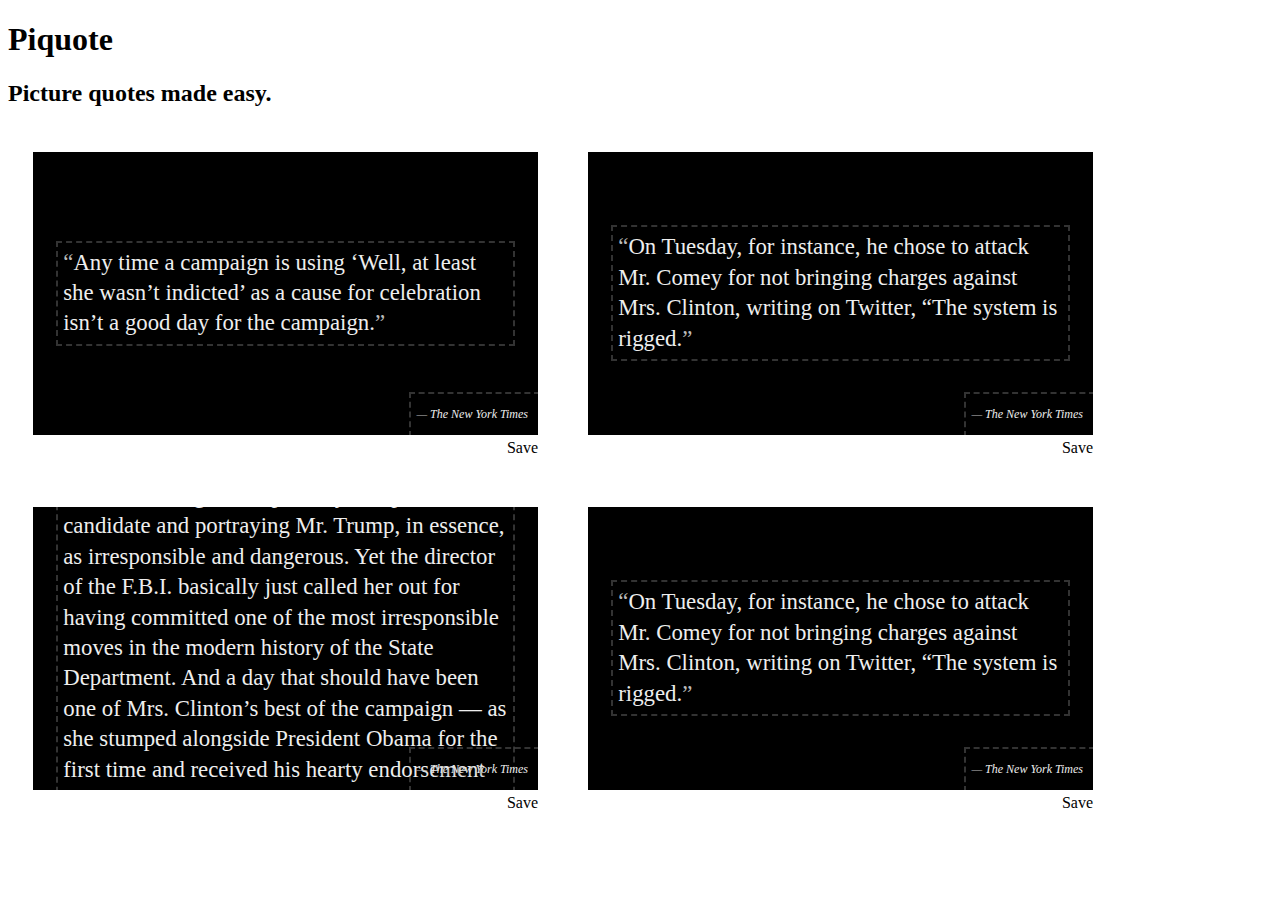
==== compiled/index.html @ cec1fe04 "Initial commit" ====
<!DOCTYPE html>
<html lang="en">
  <head>
    <meta charset="utf-8">
    <meta http-equiv="X-UA-Compatible" content="IE=edge">
    <meta name="viewport" content="width=device-width, initial-scale=0.7">
    <meta name="apple-mobile-web-app-capable" content="yes">
    <meta name="apple-touch-fullscreen" content="yes">
    <title>Pullquote</title>
    <!-- CSS-->
    <link rel="stylesheet" href="css/pullquote.css?v4">
  </head>
  <body id="top" data-spy="scroll" data-target=".subnav" data-offset="80">
    <section id="background-grid"></section>
    <!-- COVER-->
    <section id="cover">
      <!--div.story-cover-arrow-->
      <div id="cover-content">
        <h1>Piquote</h1>
        <h2 class="intro">Picture quotes made easy. </h2>
        <div id="layout-editor"></div>
      </div>
    </section>
    <!-- JavaScript-->
    <script type="text/javascript" src="js/pullquote.js?v10"></script>
  </body>
</html>
---- compiled/css/pullquote.css ----
/*!
	Pullquote
	Designed and built by Zach Wise
*/.kl-quotecomposition{width:505px;margin:0;margin:25px;float:left}.kl-quotecomposition .btn-group{margin-left:auto;margin-right:auto;width:505px;text-align:center}.kl-quotecomposition .btn-group .btn-right{float:right}.kl-quotecomposition .kl-quotecomposition-container{position:relative;width:505px;height:283px;background-color:#000;display:inline-block}.kl-quotecomposition .kl-quotecomposition-container .kl-quotecomposition-text{position:absolute;display:flex;align-items:center;justify-content:center;height:100%;width:100%;z-index:3;overflow:hidden}.kl-quotecomposition .kl-quotecomposition-container .kl-quotecomposition-text blockquote{color:#EEE;font-family:Lora,Georgia,"Times New Roman",Times,serif;padding:0;font-size:22.8px;line-height:30.4px;font-weight:200;border:none;margin:0;margin-left:5%;margin-right:5%;width:100%;text-shadow:2px 2px 4px rgba(0,0,0,.75)}.kl-quotecomposition .kl-quotecomposition-container .kl-quotecomposition-text blockquote p{text-align:left}.kl-quotecomposition .kl-quotecomposition-container .kl-quotecomposition-text blockquote p[contenteditable=true]{padding:5px;outline:2px dashed rgba(204,204,204,.25)}.kl-quotecomposition .kl-quotecomposition-container .kl-quotecomposition-text blockquote p[contenteditable=true]:hover{outline:2px dashed #CCC}.kl-quotecomposition .kl-quotecomposition-container .kl-quotecomposition-text blockquote p:before{content:"“";color:#bbb}.kl-quotecomposition .kl-quotecomposition-container .kl-quotecomposition-text blockquote p:after{content:"”";color:#bbb}.kl-quotecomposition .kl-quotecomposition-container .kl-quotecomposition-text blockquote cite{padding:5px;padding-right:10px;display:block;font-size:12px;text-align:right;position:absolute;bottom:0;right:0}.kl-quotecomposition .kl-quotecomposition-container .kl-quotecomposition-text blockquote cite[contenteditable=true]{outline:2px dashed rgba(204,204,204,.25)}.kl-quotecomposition .kl-quotecomposition-container .kl-quotecomposition-text blockquote cite[contenteditable=true]:hover{outline:2px dashed #CCC}.kl-quotecomposition .kl-quotecomposition-container .kl-quotecomposition-text blockquote cite:before{content:"— ";color:#bbb}.kl-quotecomposition .kl-quotecomposition-container .kl-quotecomposition-background{width:505px;height:283px;z-index:2;opacity:.5;position:absolute;top:0;left:0;background-color:#000}.kl-quotecomposition .kl-quotecomposition-container .kl-quotecomposition-image{z-index:1;width:100%;width:505px;height:283px;background-size:cover;background-position:center center}.kl-quotecomposition.kl-anchor-right .kl-quotecomposition-container .kl-quotecomposition-text blockquote p{text-align:right;margin-left:50%;font-size:19px;line-height:26.6px}.kl-quotecomposition.kl-anchor-right .kl-quotecomposition-container .kl-quotecomposition-background{opacity:1;width:60%;margin-left:40%;background-color:transparent;background-image:-webkit-linear-gradient(left,rgba(0,0,0,.0001) 0,rgba(0,0,0,.6) 15%);background-image:-o-linear-gradient(left,rgba(0,0,0,.0001) 0,rgba(0,0,0,.6) 15%);background-image:linear-gradient(to right,rgba(0,0,0,.0001) 0,rgba(0,0,0,.6) 15%);background-repeat:repeat-x;filter:progid:DXImageTransform.Microsoft.gradient(startColorstr='#00000000', endColorstr='#99000000', GradientType=1)}.kl-quotecomposition.kl-anchor-left .kl-quotecomposition-container .kl-quotecomposition-text blockquote p{text-align:left;margin-right:50%;font-size:19px;line-height:26.6px}.kl-quotecomposition.kl-anchor-left .kl-quotecomposition-container .kl-quotecomposition-background{opacity:1;width:60%;background-color:transparent;background-image:-webkit-linear-gradient(left,rgba(0,0,0,.6) 85%,rgba(0,0,0,.0001) 100%);background-image:-o-linear-gradient(left,rgba(0,0,0,.6) 85%,rgba(0,0,0,.0001) 100%);background-image:linear-gradient(to right,rgba(0,0,0,.6) 85%,rgba(0,0,0,.0001) 100%);background-repeat:repeat-x;filter:progid:DXImageTransform.Microsoft.gradient(startColorstr='#99000000', endColorstr='#00000000', GradientType=1)}
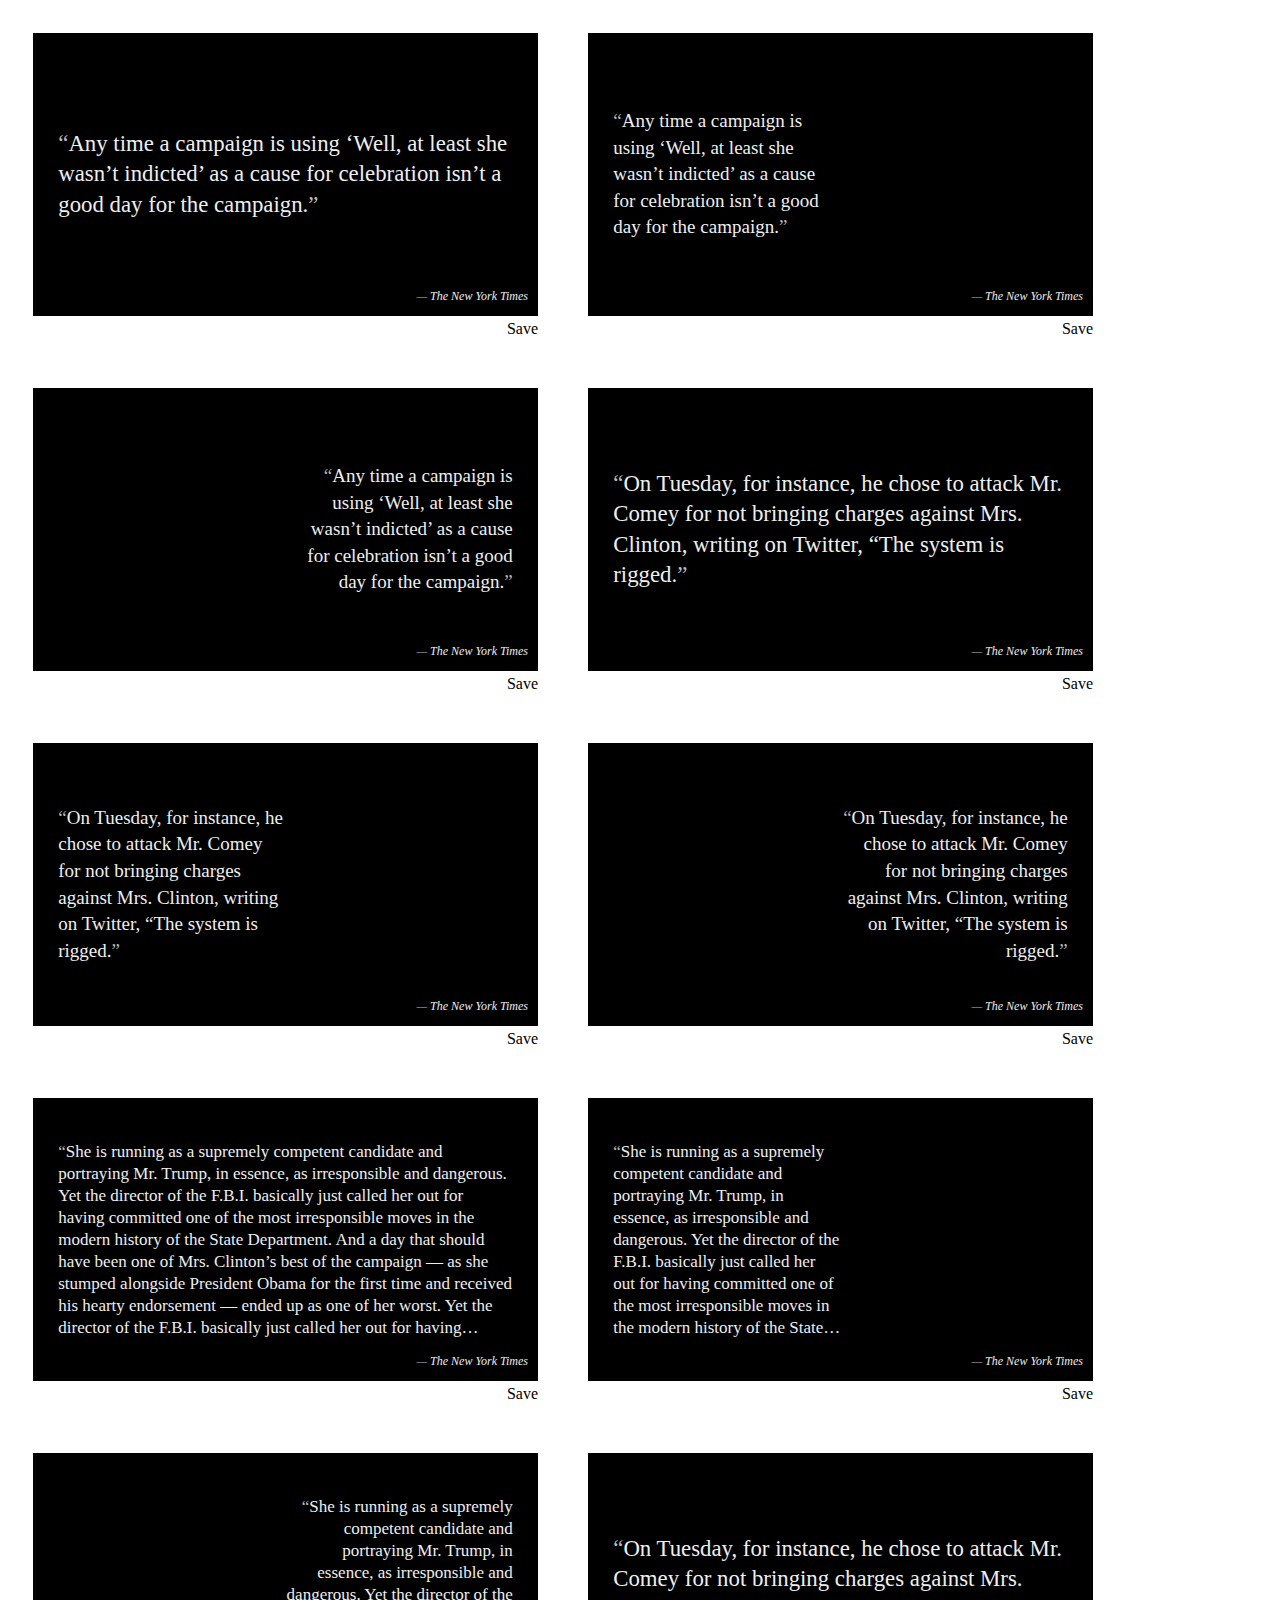
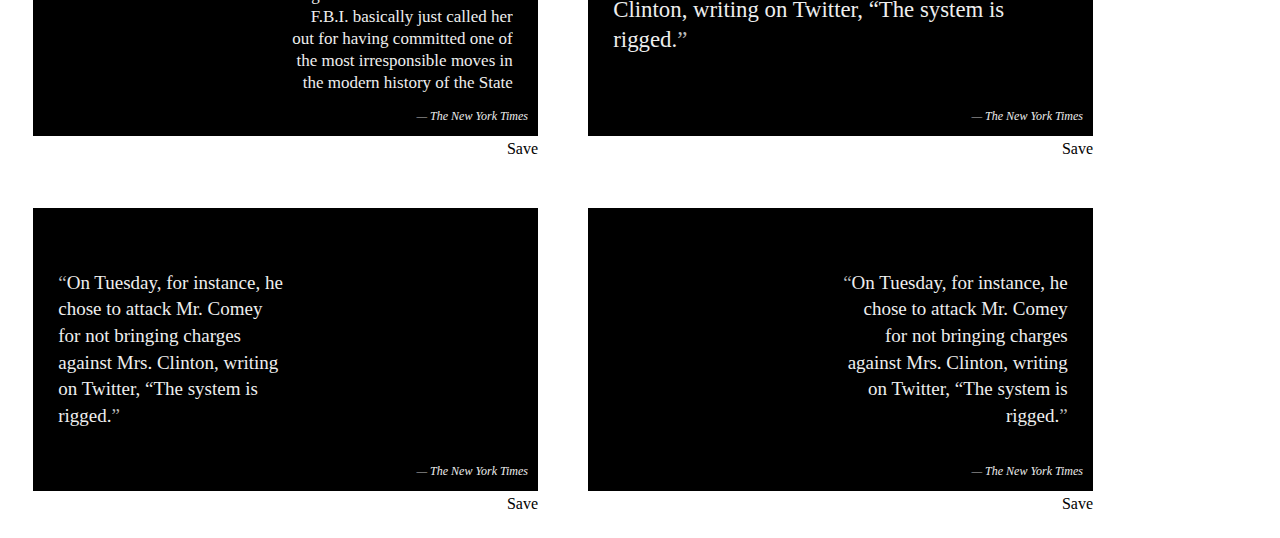
==== commit a8552852: "Handle character count breakponts" ====
--- a/compiled/index.html
+++ b/compiled/index.html
@@ -11,16 +11,7 @@
     <link rel="stylesheet" href="css/pullquote.css?v4">
   </head>
   <body id="top" data-spy="scroll" data-target=".subnav" data-offset="80">
-    <section id="background-grid"></section>
-    <!-- COVER-->
-    <section id="cover">
-      <!--div.story-cover-arrow-->
-      <div id="cover-content">
-        <h1>Piquote</h1>
-        <h2 class="intro">Picture quotes made easy. </h2>
-        <div id="layout-editor"></div>
-      </div>
-    </section>
+    <div id="examples"></div>
     <!-- JavaScript-->
     <script type="text/javascript" src="js/pullquote.js?v10"></script>
   </body>
--- a/compiled/css/pullquote.css
+++ b/compiled/css/pullquote.css
@@ -1,4 +1,4 @@
 /*!
 	Pullquote
 	Designed and built by Zach Wise
-*/.kl-quotecomposition{width:505px;margin:0;margin:25px;float:left}.kl-quotecomposition .btn-group{margin-left:auto;margin-right:auto;width:505px;text-align:center}.kl-quotecomposition .btn-group .btn-right{float:right}.kl-quotecomposition .kl-quotecomposition-container{position:relative;width:505px;height:283px;background-color:#000;display:inline-block}.kl-quotecomposition .kl-quotecomposition-container .kl-quotecomposition-text{position:absolute;display:flex;align-items:center;justify-content:center;height:100%;width:100%;z-index:3;overflow:hidden}.kl-quotecomposition .kl-quotecomposition-container .kl-quotecomposition-text blockquote{color:#EEE;font-family:Lora,Georgia,"Times New Roman",Times,serif;padding:0;font-size:22.8px;line-height:30.4px;font-weight:200;border:none;margin:0;margin-left:5%;margin-right:5%;width:100%;text-shadow:2px 2px 4px rgba(0,0,0,.75)}.kl-quotecomposition .kl-quotecomposition-container .kl-quotecomposition-text blockquote p{text-align:left}.kl-quotecomposition .kl-quotecomposition-container .kl-quotecomposition-text blockquote p[contenteditable=true]{padding:5px;outline:2px dashed rgba(204,204,204,.25)}.kl-quotecomposition .kl-quotecomposition-container .kl-quotecomposition-text blockquote p[contenteditable=true]:hover{outline:2px dashed #CCC}.kl-quotecomposition .kl-quotecomposition-container .kl-quotecomposition-text blockquote p:before{content:"“";color:#bbb}.kl-quotecomposition .kl-quotecomposition-container .kl-quotecomposition-text blockquote p:after{content:"”";color:#bbb}.kl-quotecomposition .kl-quotecomposition-container .kl-quotecomposition-text blockquote cite{padding:5px;padding-right:10px;display:block;font-size:12px;text-align:right;position:absolute;bottom:0;right:0}.kl-quotecomposition .kl-quotecomposition-container .kl-quotecomposition-text blockquote cite[contenteditable=true]{outline:2px dashed rgba(204,204,204,.25)}.kl-quotecomposition .kl-quotecomposition-container .kl-quotecomposition-text blockquote cite[contenteditable=true]:hover{outline:2px dashed #CCC}.kl-quotecomposition .kl-quotecomposition-container .kl-quotecomposition-text blockquote cite:before{content:"— ";color:#bbb}.kl-quotecomposition .kl-quotecomposition-container .kl-quotecomposition-background{width:505px;height:283px;z-index:2;opacity:.5;position:absolute;top:0;left:0;background-color:#000}.kl-quotecomposition .kl-quotecomposition-container .kl-quotecomposition-image{z-index:1;width:100%;width:505px;height:283px;background-size:cover;background-position:center center}.kl-quotecomposition.kl-anchor-right .kl-quotecomposition-container .kl-quotecomposition-text blockquote p{text-align:right;margin-left:50%;font-size:19px;line-height:26.6px}.kl-quotecomposition.kl-anchor-right .kl-quotecomposition-container .kl-quotecomposition-background{opacity:1;width:60%;margin-left:40%;background-color:transparent;background-image:-webkit-linear-gradient(left,rgba(0,0,0,.0001) 0,rgba(0,0,0,.6) 15%);background-image:-o-linear-gradient(left,rgba(0,0,0,.0001) 0,rgba(0,0,0,.6) 15%);background-image:linear-gradient(to right,rgba(0,0,0,.0001) 0,rgba(0,0,0,.6) 15%);background-repeat:repeat-x;filter:progid:DXImageTransform.Microsoft.gradient(startColorstr='#00000000', endColorstr='#99000000', GradientType=1)}.kl-quotecomposition.kl-anchor-left .kl-quotecomposition-container .kl-quotecomposition-text blockquote p{text-align:left;margin-right:50%;font-size:19px;line-height:26.6px}.kl-quotecomposition.kl-anchor-left .kl-quotecomposition-container .kl-quotecomposition-background{opacity:1;width:60%;background-color:transparent;background-image:-webkit-linear-gradient(left,rgba(0,0,0,.6) 85%,rgba(0,0,0,.0001) 100%);background-image:-o-linear-gradient(left,rgba(0,0,0,.6) 85%,rgba(0,0,0,.0001) 100%);background-image:linear-gradient(to right,rgba(0,0,0,.6) 85%,rgba(0,0,0,.0001) 100%);background-repeat:repeat-x;filter:progid:DXImageTransform.Microsoft.gradient(startColorstr='#99000000', endColorstr='#00000000', GradientType=1)}+*/.kl-quotecomposition{width:505px;margin:0;margin:25px;float:left}.kl-quotecomposition .btn-group{margin-left:auto;margin-right:auto;width:505px;text-align:center}.kl-quotecomposition .btn-group .btn-right{float:right}.kl-quotecomposition .kl-quotecomposition-container{position:relative;width:505px;height:283px;background-color:#000;display:inline-block}.kl-quotecomposition .kl-quotecomposition-container .kl-quotecomposition-text{position:absolute;display:flex;align-items:center;justify-content:center;height:100%;width:100%;z-index:3;overflow:hidden}.kl-quotecomposition .kl-quotecomposition-container .kl-quotecomposition-text blockquote{color:#EEE;font-family:Lora,Georgia,"Times New Roman",Times,serif;padding:0;font-size:22.8px;line-height:30.4px;font-weight:200;border:none;margin:0;margin-left:5%;margin-right:5%;width:100%;text-shadow:2px 2px 4px rgba(0,0,0,.75)}.kl-quotecomposition .kl-quotecomposition-container .kl-quotecomposition-text blockquote p{text-align:left}.kl-quotecomposition .kl-quotecomposition-container .kl-quotecomposition-text blockquote p[contenteditable=true]:hover{outline:2px dashed #CCC}.kl-quotecomposition .kl-quotecomposition-container .kl-quotecomposition-text blockquote p:before{content:"“";color:#bbb}.kl-quotecomposition .kl-quotecomposition-container .kl-quotecomposition-text blockquote p:after{content:"”";color:#bbb}.kl-quotecomposition .kl-quotecomposition-container .kl-quotecomposition-text blockquote.kl-quote-large p{font-size:30px;line-height:38px}.kl-quotecomposition .kl-quotecomposition-container .kl-quotecomposition-text blockquote.kl-quote-small p{font-size:17px;line-height:22px}.kl-quotecomposition .kl-quotecomposition-container .kl-quotecomposition-text blockquote.kl-quote-ellipsis p{font-size:17px;line-height:22px;overflow:hidden;display:-webkit-box;-webkit-line-clamp:9;-webkit-box-orient:vertical}.kl-quotecomposition .kl-quotecomposition-container .kl-quotecomposition-text blockquote cite{padding:5px;padding-right:10px;display:block;font-size:12px;text-align:right;position:absolute;bottom:0;right:0}.kl-quotecomposition .kl-quotecomposition-container .kl-quotecomposition-text blockquote cite[contenteditable=true]:hover{outline:2px dashed #CCC}.kl-quotecomposition .kl-quotecomposition-container .kl-quotecomposition-text blockquote cite:before{content:"— ";color:#bbb}.kl-quotecomposition .kl-quotecomposition-container .kl-quotecomposition-background{width:505px;height:283px;z-index:2;opacity:.5;position:absolute;top:0;left:0;background-color:#000}.kl-quotecomposition .kl-quotecomposition-container .kl-quotecomposition-image{z-index:1;width:100%;width:505px;height:283px;background-size:cover;background-position:center center}.kl-quotecomposition.kl-anchor-right .kl-quotecomposition-container .kl-quotecomposition-text blockquote p{text-align:right;margin-left:50%;font-size:19px;line-height:26.6px}.kl-quotecomposition.kl-anchor-right .kl-quotecomposition-container .kl-quotecomposition-background{opacity:1;width:60%;margin-left:40%;background-color:transparent;background-image:-webkit-linear-gradient(left,rgba(0,0,0,.0001) 0,rgba(0,0,0,.6) 15%);background-image:-o-linear-gradient(left,rgba(0,0,0,.0001) 0,rgba(0,0,0,.6) 15%);background-image:linear-gradient(to right,rgba(0,0,0,.0001) 0,rgba(0,0,0,.6) 15%);background-repeat:repeat-x;filter:progid:DXImageTransform.Microsoft.gradient(startColorstr='#00000000', endColorstr='#99000000', GradientType=1)}.kl-quotecomposition.kl-anchor-left .kl-quotecomposition-container .kl-quotecomposition-text blockquote p{text-align:left;margin-right:50%;font-size:19px;line-height:26.6px}.kl-quotecomposition.kl-anchor-left .kl-quotecomposition-container .kl-quotecomposition-background{opacity:1;width:60%;background-color:transparent;background-image:-webkit-linear-gradient(left,rgba(0,0,0,.6) 85%,rgba(0,0,0,.0001) 100%);background-image:-o-linear-gradient(left,rgba(0,0,0,.6) 85%,rgba(0,0,0,.0001) 100%);background-image:linear-gradient(to right,rgba(0,0,0,.6) 85%,rgba(0,0,0,.0001) 100%);background-repeat:repeat-x;filter:progid:DXImageTransform.Microsoft.gradient(startColorstr='#99000000', endColorstr='#00000000', GradientType=1)}.kl-quotecomposition.kl-anchor-left .kl-quotecomposition-container .kl-quotecomposition-text blockquote.kl-quote-ellipsis p,.kl-quotecomposition.kl-anchor-right .kl-quotecomposition-container .kl-quotecomposition-text blockquote.kl-quote-ellipsis p{font-size:17px;line-height:22px;overflow:hidden;display:-webkit-box;-webkit-line-clamp:9;-webkit-box-orient:vertical}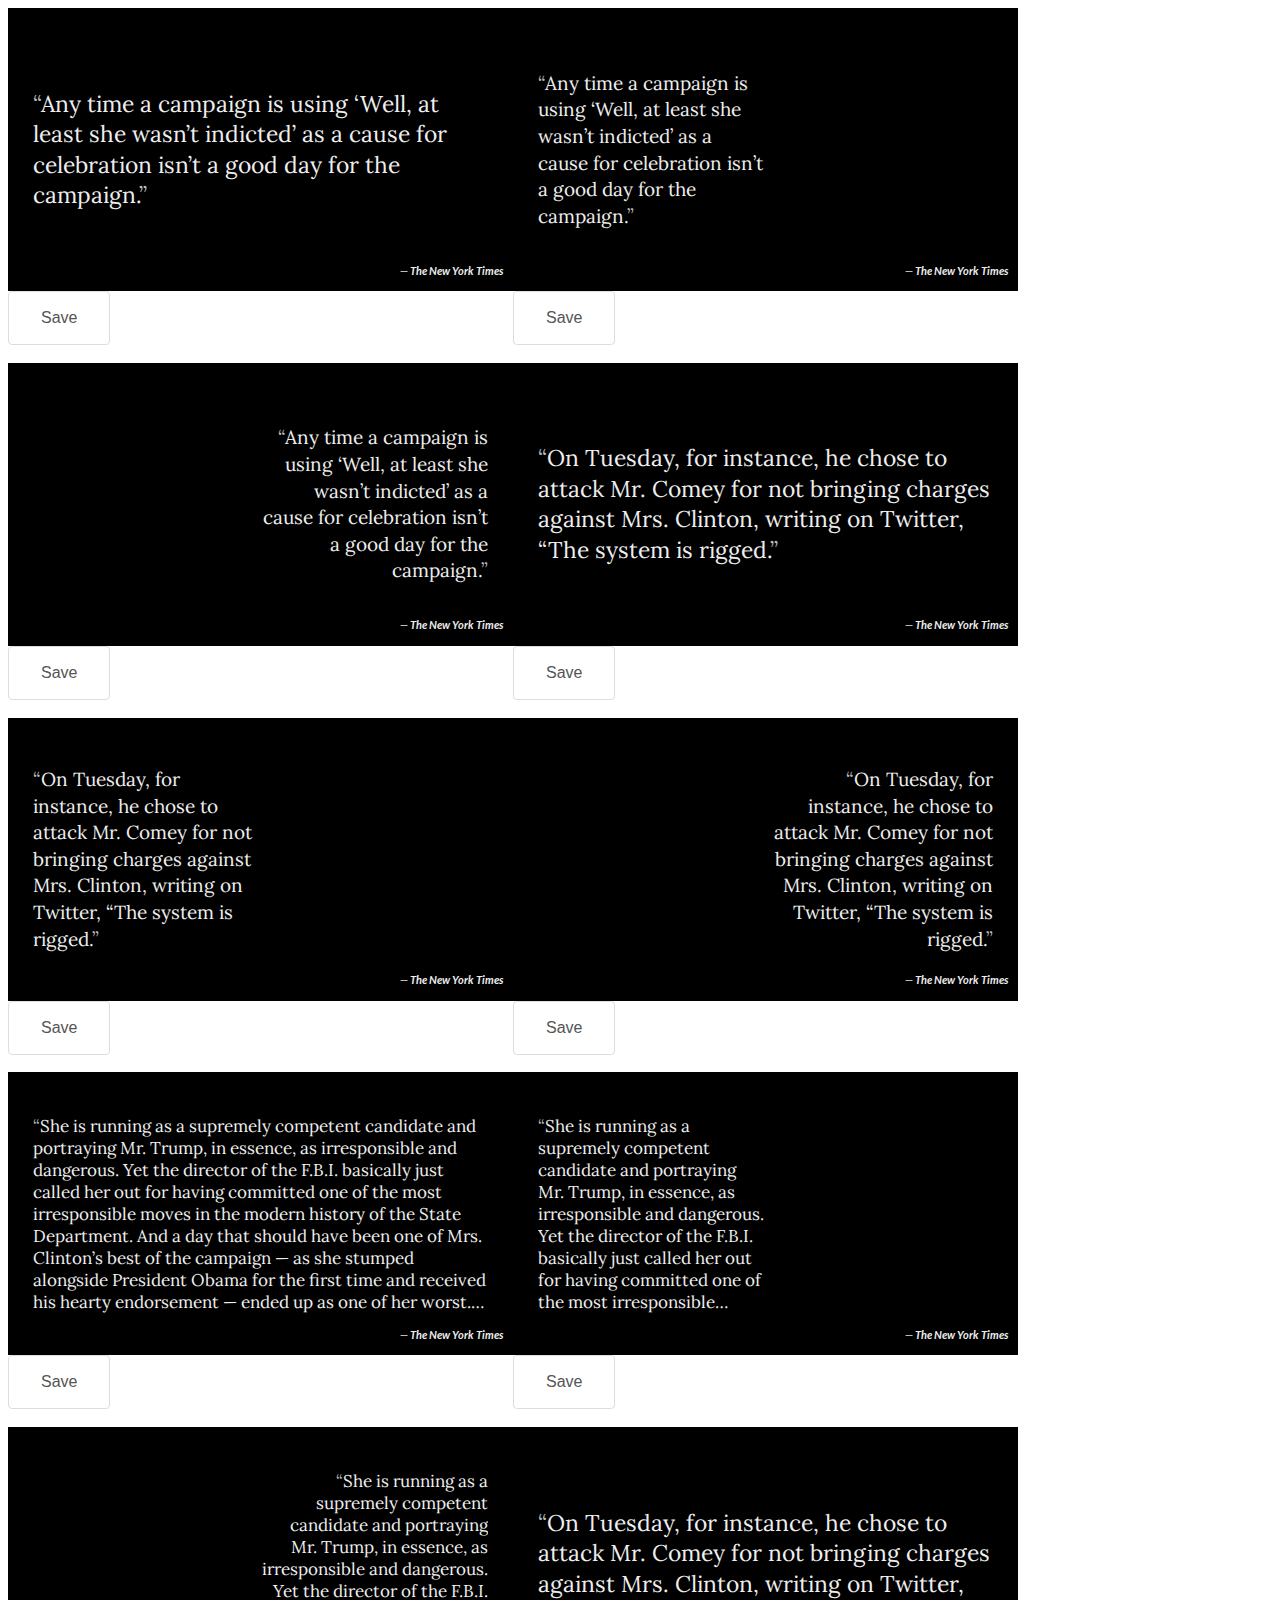
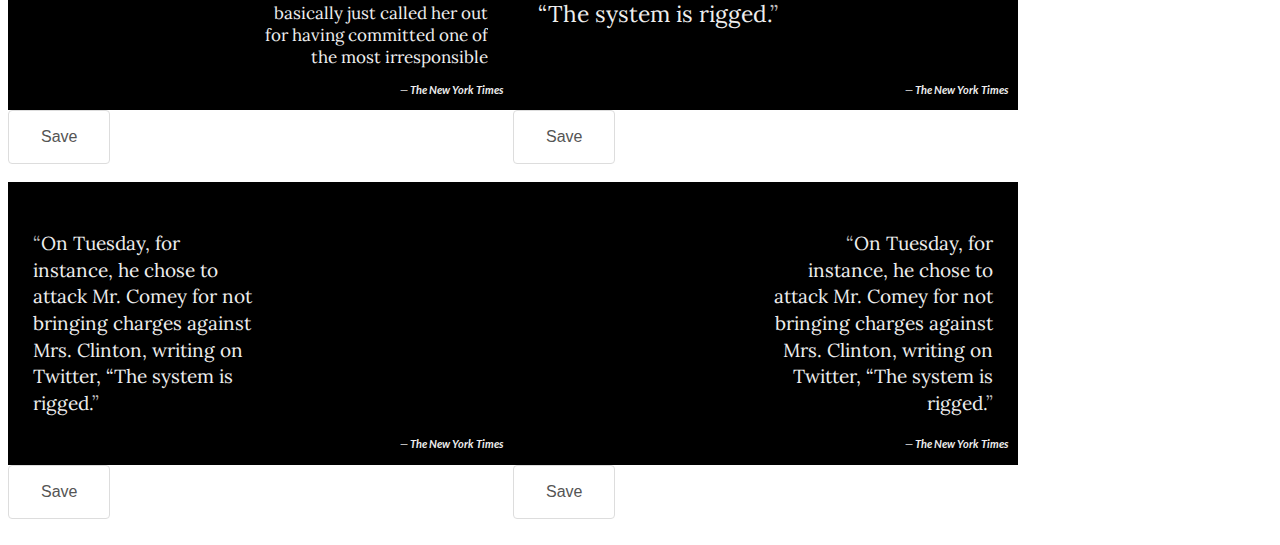
==== commit 3a6780d6: "iFrame test" ====
--- a/compiled/index.html
+++ b/compiled/index.html
@@ -9,6 +9,13 @@
     <title>Pullquote</title>
     <!-- CSS-->
     <link rel="stylesheet" href="css/pullquote.css?v4">
+    <style>
+       body, html {
+       	background: none transparent;
+       }
+      
+      
+    </style>
   </head>
   <body id="top" data-spy="scroll" data-target=".subnav" data-offset="80">
     <div id="examples"></div>
--- a/compiled/css/pullquote.css
+++ b/compiled/css/pullquote.css
@@ -1,4 +1,4 @@
 /*!
 	Pullquote
 	Designed and built by Zach Wise
-*/.kl-quotecomposition{width:505px;margin:0;margin:25px;float:left}.kl-quotecomposition .btn-group{margin-left:auto;margin-right:auto;width:505px;text-align:center}.kl-quotecomposition .btn-group .btn-right{float:right}.kl-quotecomposition .kl-quotecomposition-container{position:relative;width:505px;height:283px;background-color:#000;display:inline-block}.kl-quotecomposition .kl-quotecomposition-container .kl-quotecomposition-text{position:absolute;display:flex;align-items:center;justify-content:center;height:100%;width:100%;z-index:3;overflow:hidden}.kl-quotecomposition .kl-quotecomposition-container .kl-quotecomposition-text blockquote{color:#EEE;font-family:Lora,Georgia,"Times New Roman",Times,serif;padding:0;font-size:22.8px;line-height:30.4px;font-weight:200;border:none;margin:0;margin-left:5%;margin-right:5%;width:100%;text-shadow:2px 2px 4px rgba(0,0,0,.75)}.kl-quotecomposition .kl-quotecomposition-container .kl-quotecomposition-text blockquote p{text-align:left}.kl-quotecomposition .kl-quotecomposition-container .kl-quotecomposition-text blockquote p[contenteditable=true]:hover{outline:2px dashed #CCC}.kl-quotecomposition .kl-quotecomposition-container .kl-quotecomposition-text blockquote p:before{content:"“";color:#bbb}.kl-quotecomposition .kl-quotecomposition-container .kl-quotecomposition-text blockquote p:after{content:"”";color:#bbb}.kl-quotecomposition .kl-quotecomposition-container .kl-quotecomposition-text blockquote.kl-quote-large p{font-size:30px;line-height:38px}.kl-quotecomposition .kl-quotecomposition-container .kl-quotecomposition-text blockquote.kl-quote-small p{font-size:17px;line-height:22px}.kl-quotecomposition .kl-quotecomposition-container .kl-quotecomposition-text blockquote.kl-quote-ellipsis p{font-size:17px;line-height:22px;overflow:hidden;display:-webkit-box;-webkit-line-clamp:9;-webkit-box-orient:vertical}.kl-quotecomposition .kl-quotecomposition-container .kl-quotecomposition-text blockquote cite{padding:5px;padding-right:10px;display:block;font-size:12px;text-align:right;position:absolute;bottom:0;right:0}.kl-quotecomposition .kl-quotecomposition-container .kl-quotecomposition-text blockquote cite[contenteditable=true]:hover{outline:2px dashed #CCC}.kl-quotecomposition .kl-quotecomposition-container .kl-quotecomposition-text blockquote cite:before{content:"— ";color:#bbb}.kl-quotecomposition .kl-quotecomposition-container .kl-quotecomposition-background{width:505px;height:283px;z-index:2;opacity:.5;position:absolute;top:0;left:0;background-color:#000}.kl-quotecomposition .kl-quotecomposition-container .kl-quotecomposition-image{z-index:1;width:100%;width:505px;height:283px;background-size:cover;background-position:center center}.kl-quotecomposition.kl-anchor-right .kl-quotecomposition-container .kl-quotecomposition-text blockquote p{text-align:right;margin-left:50%;font-size:19px;line-height:26.6px}.kl-quotecomposition.kl-anchor-right .kl-quotecomposition-container .kl-quotecomposition-background{opacity:1;width:60%;margin-left:40%;background-color:transparent;background-image:-webkit-linear-gradient(left,rgba(0,0,0,.0001) 0,rgba(0,0,0,.6) 15%);background-image:-o-linear-gradient(left,rgba(0,0,0,.0001) 0,rgba(0,0,0,.6) 15%);background-image:linear-gradient(to right,rgba(0,0,0,.0001) 0,rgba(0,0,0,.6) 15%);background-repeat:repeat-x;filter:progid:DXImageTransform.Microsoft.gradient(startColorstr='#00000000', endColorstr='#99000000', GradientType=1)}.kl-quotecomposition.kl-anchor-left .kl-quotecomposition-container .kl-quotecomposition-text blockquote p{text-align:left;margin-right:50%;font-size:19px;line-height:26.6px}.kl-quotecomposition.kl-anchor-left .kl-quotecomposition-container .kl-quotecomposition-background{opacity:1;width:60%;background-color:transparent;background-image:-webkit-linear-gradient(left,rgba(0,0,0,.6) 85%,rgba(0,0,0,.0001) 100%);background-image:-o-linear-gradient(left,rgba(0,0,0,.6) 85%,rgba(0,0,0,.0001) 100%);background-image:linear-gradient(to right,rgba(0,0,0,.6) 85%,rgba(0,0,0,.0001) 100%);background-repeat:repeat-x;filter:progid:DXImageTransform.Microsoft.gradient(startColorstr='#99000000', endColorstr='#00000000', GradientType=1)}.kl-quotecomposition.kl-anchor-left .kl-quotecomposition-container .kl-quotecomposition-text blockquote.kl-quote-ellipsis p,.kl-quotecomposition.kl-anchor-right .kl-quotecomposition-container .kl-quotecomposition-text blockquote.kl-quote-ellipsis p{font-size:17px;line-height:22px;overflow:hidden;display:-webkit-box;-webkit-line-clamp:9;-webkit-box-orient:vertical}+*/@import url(https://fonts.googleapis.com/css?family=Lora:400,400italic);@import url(https://fonts.googleapis.com/css?family=Lato:700,700i,400,400i);.kl-button,.kl-button:hover{background-image:none;-webkit-appearance:none;-moz-appearance:none;border-radius:0;border-style:solid;border-width:0;cursor:pointer;font-family:"Apres RE","Helvetica Neue",Helvetica,Arial,sans-serif;font-weight:400;line-height:normal;margin:0 0 1.11111rem;position:relative;text-decoration:none;display:inline-block;padding:17px 32px 17px 32px;font-size:16px;background-color:#FFF;border-color:#DDD;color:#333;border-radius:4px;transition:background-color .3s ease-out;color:#555;box-shadow:none;transition:all .28s cubic-bezier(.4,0,.2,1);border-width:1px;margin-top:0}.kl-button span{transition:all .28s cubic-bezier(.4,0,.2,1)}.kl-button:hover{text-shadow:none!important;box-shadow:0 6px 10px 0 rgba(0,0,0,.14),0 1px 18px 0 rgba(0,0,0,.12),0 3px 5px -1px rgba(0,0,0,.4)}.kl-button-group{width:505px}.kl-quotecomposition{margin:0;display:inline-block}.kl-quotecomposition .kl-quotecomposition-container{position:relative;width:505px;height:283px;background-color:#000;display:block}.kl-quotecomposition .kl-quotecomposition-container .kl-quotecomposition-text{position:absolute;display:flex;align-items:center;justify-content:center;height:100%;width:100%;z-index:3;overflow:hidden}.kl-quotecomposition .kl-quotecomposition-container .kl-quotecomposition-text blockquote{color:#EEE;font-family:Lora,Georgia,"Times New Roman",Times,serif;padding:0;font-size:22.8px;line-height:30.4px;font-weight:400;border:none;margin:0;margin-left:5%;margin-right:5%;width:100%;text-shadow:2px 2px 4px rgba(0,0,0,.75)}.kl-quotecomposition .kl-quotecomposition-container .kl-quotecomposition-text blockquote p{transition:all .28s cubic-bezier(.4,0,.2,1);text-align:left}.kl-quotecomposition .kl-quotecomposition-container .kl-quotecomposition-text blockquote p[contenteditable=true]:hover{outline:2px dashed #CCC}.kl-quotecomposition .kl-quotecomposition-container .kl-quotecomposition-text blockquote p:before{content:"“";color:#bbb}.kl-quotecomposition .kl-quotecomposition-container .kl-quotecomposition-text blockquote p:after{content:"”";color:#bbb}.kl-quotecomposition .kl-quotecomposition-container .kl-quotecomposition-text blockquote.kl-quote-large p{font-size:30px;line-height:38px}.kl-quotecomposition .kl-quotecomposition-container .kl-quotecomposition-text blockquote.kl-quote-small p{font-size:17px;line-height:22px}.kl-quotecomposition .kl-quotecomposition-container .kl-quotecomposition-text blockquote.kl-quote-ellipsis p{font-size:17px;line-height:22px;overflow:hidden;display:-webkit-box;-webkit-line-clamp:9;-webkit-box-orient:vertical}.kl-quotecomposition .kl-quotecomposition-container .kl-quotecomposition-text blockquote.kl-quote-ellipsis-non-webkit p{font-size:17px;line-height:22px;overflow:hidden;display:-webkit-box;-webkit-line-clamp:9;-webkit-box-orient:vertical;height:200px}.kl-quotecomposition .kl-quotecomposition-container .kl-quotecomposition-text blockquote.kl-quote-ellipsis-non-webkit p:after{position:absolute;left:25px;bottom:25px;content:'\2026'}.kl-quotecomposition .kl-quotecomposition-container .kl-quotecomposition-text blockquote cite{font-family:Lato,"Helvetica Neue",Helvetica,Arial,sans-serif;font-style:italic;font-weight:700;padding:5px;padding-right:10px;display:block;font-size:11px;text-align:right;position:absolute;bottom:0;right:0}.kl-quotecomposition .kl-quotecomposition-container .kl-quotecomposition-text blockquote cite[contenteditable=true]:hover{outline:2px dashed #CCC}.kl-quotecomposition .kl-quotecomposition-container .kl-quotecomposition-text blockquote cite:before{content:"— ";color:#bbb}.kl-quotecomposition .kl-quotecomposition-container .kl-quotecomposition-background{width:505px;height:283px;z-index:2;opacity:.6;position:absolute;top:0;left:0;background-color:#000}.kl-quotecomposition .kl-quotecomposition-container .kl-quotecomposition-image{z-index:1;width:100%;width:505px;height:283px;background-size:cover;background-position:center center}.kl-quotecomposition.kl-anchor-right .kl-quotecomposition-container .kl-quotecomposition-text blockquote p{text-align:right;margin-left:50%;font-size:19px;line-height:26.6px}.kl-quotecomposition.kl-anchor-right .kl-quotecomposition-container .kl-quotecomposition-text blockquote.kl-quote-ellipsis-non-webkit p:after{position:absolute;left:0;right:25px;bottom:30px}.kl-quotecomposition.kl-anchor-right .kl-quotecomposition-container .kl-quotecomposition-background{opacity:1;width:60%;margin-left:40%;background-color:transparent;background-image:-webkit-linear-gradient(left,rgba(0,0,0,.0001) 0,rgba(0,0,0,.6) 15%);background-image:-o-linear-gradient(left,rgba(0,0,0,.0001) 0,rgba(0,0,0,.6) 15%);background-image:linear-gradient(to right,rgba(0,0,0,.0001) 0,rgba(0,0,0,.6) 15%);background-repeat:repeat-x;filter:progid:DXImageTransform.Microsoft.gradient(startColorstr='#00000000', endColorstr='#99000000', GradientType=1)}.kl-quotecomposition.kl-anchor-left .kl-quotecomposition-container .kl-quotecomposition-text blockquote p{text-align:left;margin-right:50%;font-size:19px;line-height:26.6px}.kl-quotecomposition.kl-anchor-left .kl-quotecomposition-container .kl-quotecomposition-background{opacity:1;width:60%;background-color:transparent;background-image:-webkit-linear-gradient(left,rgba(0,0,0,.6) 85%,rgba(0,0,0,.0001) 100%);background-image:-o-linear-gradient(left,rgba(0,0,0,.6) 85%,rgba(0,0,0,.0001) 100%);background-image:linear-gradient(to right,rgba(0,0,0,.6) 85%,rgba(0,0,0,.0001) 100%);background-repeat:repeat-x;filter:progid:DXImageTransform.Microsoft.gradient(startColorstr='#99000000', endColorstr='#00000000', GradientType=1)}.kl-quotecomposition.kl-anchor-left .kl-quotecomposition-container .kl-quotecomposition-text blockquote.kl-quote-ellipsis p,.kl-quotecomposition.kl-anchor-right .kl-quotecomposition-container .kl-quotecomposition-text blockquote.kl-quote-ellipsis p{font-size:17px;line-height:22px;overflow:hidden;display:-webkit-box;-webkit-line-clamp:9;-webkit-box-orient:vertical}.kl-quotecomposition.kl-anchor-left .kl-quotecomposition-container .kl-quotecomposition-text blockquote.kl-quote-ellipsis-non-webkit p,.kl-quotecomposition.kl-anchor-right .kl-quotecomposition-container .kl-quotecomposition-text blockquote.kl-quote-ellipsis-non-webkit p{font-size:17px;line-height:22px;overflow:hidden;display:-webkit-box;-webkit-line-clamp:9;-webkit-box-orient:vertical;height:200px}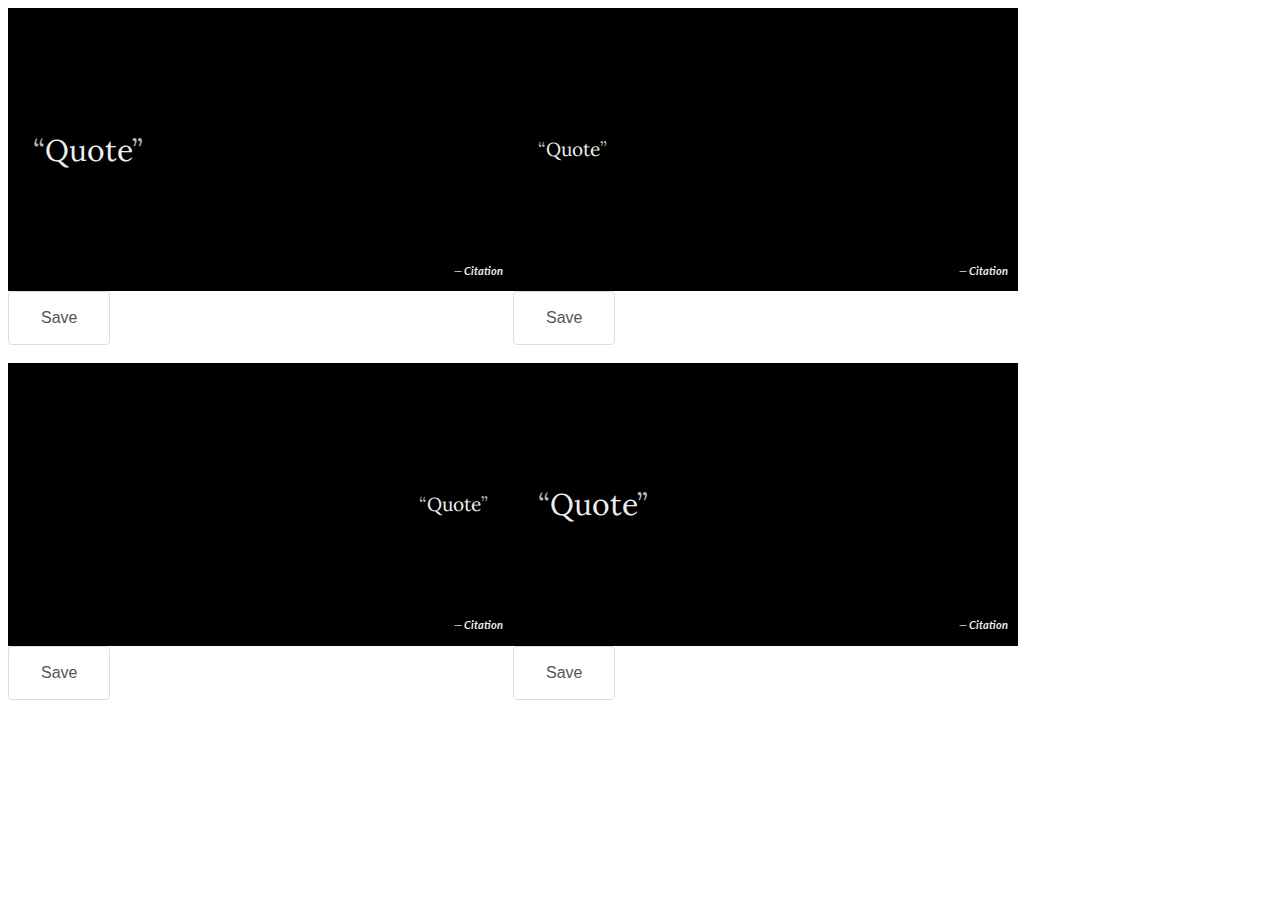
==== commit 09f801a5: "index takes vars to produce four quote options" ====
--- a/compiled/index.html
+++ b/compiled/index.html
@@ -17,8 +17,8 @@
       
     </style>
   </head>
-  <body id="top" data-spy="scroll" data-target=".subnav" data-offset="80">
-    <div id="examples"></div>
+  <body>
+    <div id="pullquote-container"></div>
     <!-- JavaScript-->
     <script type="text/javascript" src="js/pullquote.js?v10"></script>
   </body>
